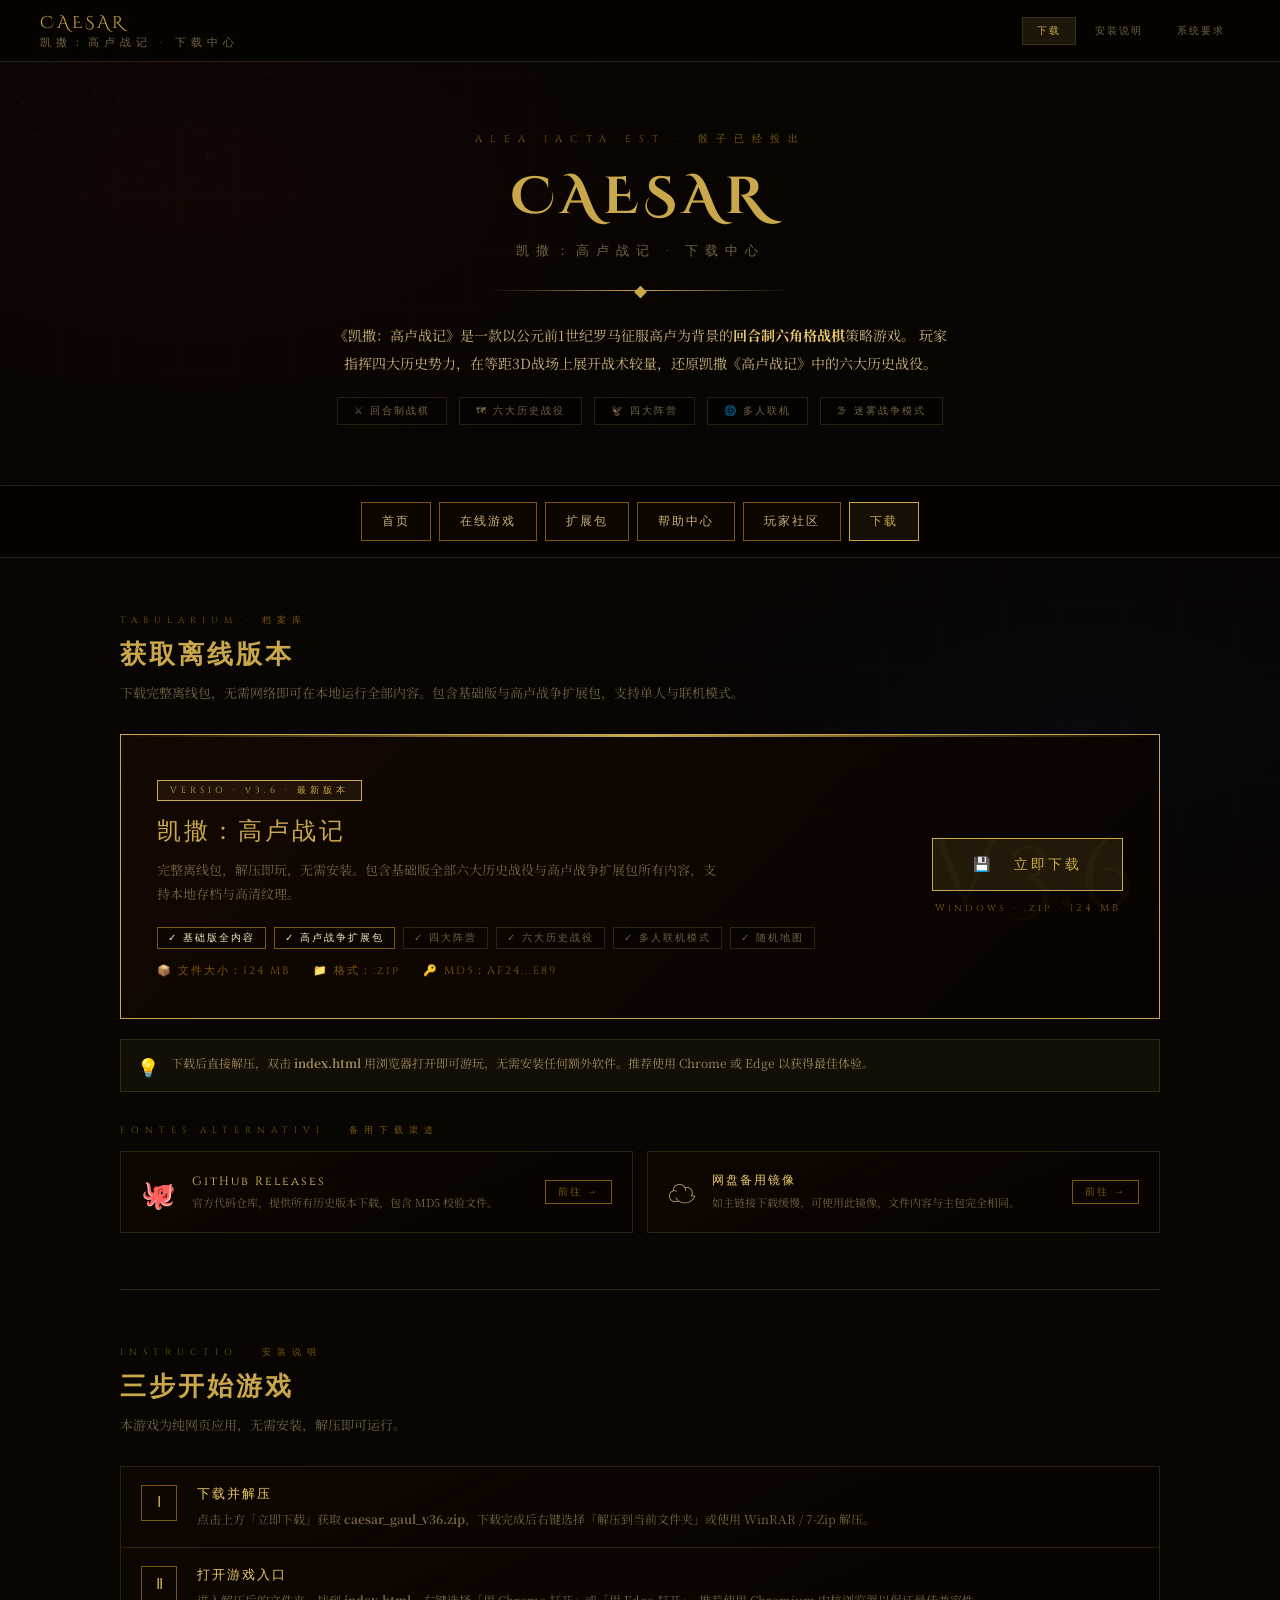
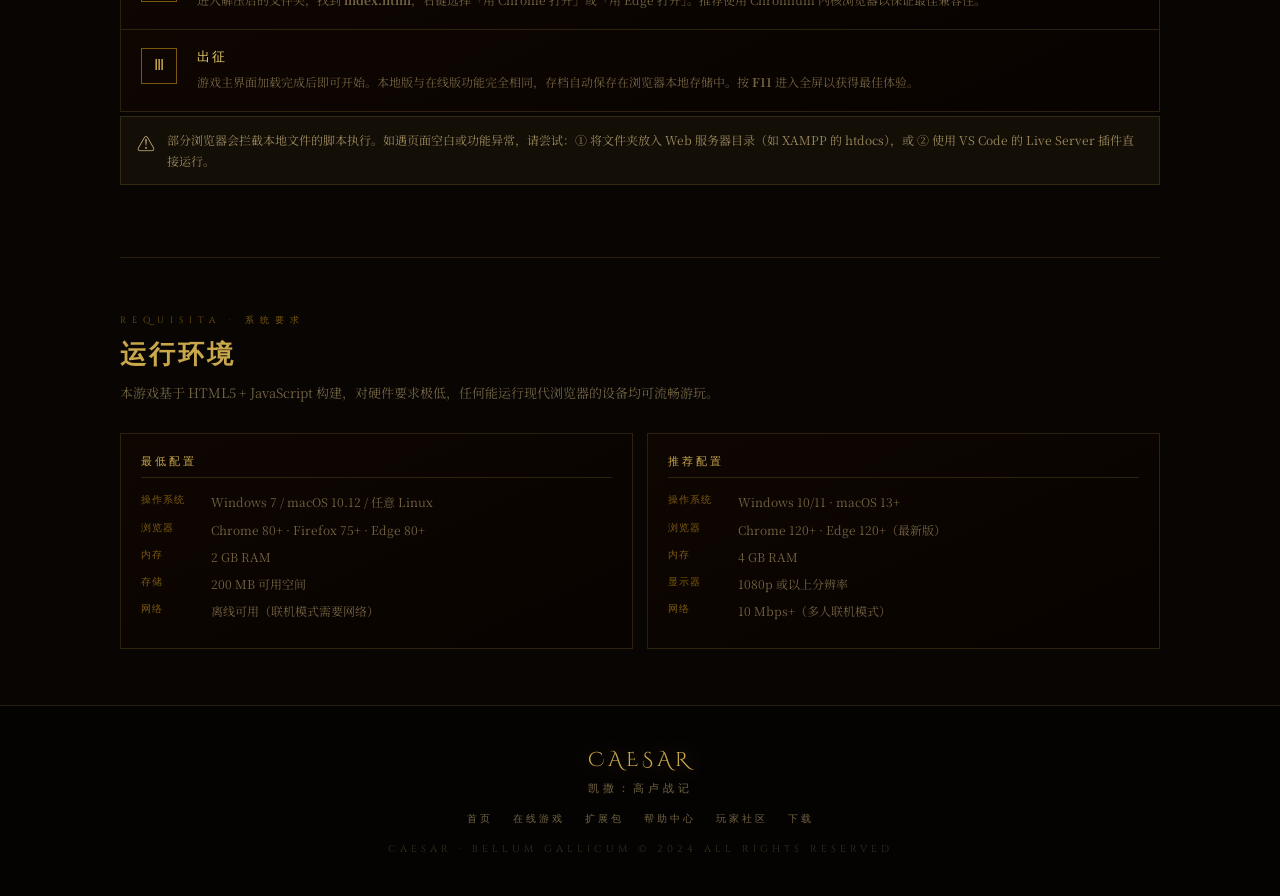
==== download.html @ e0764327 "Add files via upload" ====
<!DOCTYPE html>
<html lang="zh">
<head>
  <meta charset="UTF-8">
  <meta name="viewport" content="width=device-width, initial-scale=1.0">
  <title>下载中心 - 凯撒：高卢战记</title>
  <link rel="preconnect" href="https://fonts.googleapis.com">
  <link href="https://fonts.googleapis.com/css2?family=Cinzel:wght@400;600;700;900&family=Cinzel+Decorative:wght@400;700&family=Noto+Serif+SC:wght@300;400;500&display=swap" rel="stylesheet">
  <style>
:root{
  --gold:#C9A84C;--gold-l:#E8C96A;--gold-d:#7A5810;--gold-faint:rgba(201,168,76,.12);
  --parch:#F4E8C1;--parch-d:#C8B07A;--parch-dim:rgba(200,176,120,.55);
  --bg:#080503;--roman:#8B1A1A;--gaul:#1A3A8B;
  --border:rgba(201,168,76,.18);
  --germ-c:#5EAD56;
}
*{margin:0;padding:0;box-sizing:border-box;}
html{scroll-behavior:smooth;}
body{font-family:'Noto Serif SC',serif;background:var(--bg);color:var(--parch-d);min-height:100vh;overflow-x:hidden;}
body::before{
  content:'';position:fixed;inset:0;pointer-events:none;z-index:0;
  background:
    radial-gradient(ellipse 80% 60% at 15% 20%,rgba(139,26,26,.08) 0%,transparent 60%),
    radial-gradient(ellipse 60% 40% at 85% 80%,rgba(26,58,139,.07) 0%,transparent 60%),
    repeating-linear-gradient(0deg,transparent,transparent 58px,rgba(201,168,76,.025) 59px),
    repeating-linear-gradient(90deg,transparent,transparent 58px,rgba(201,168,76,.025) 59px);
}

/* ── HEADER ── */
#site-header{position:sticky;top:0;z-index:100;background:rgba(6,3,1,.96);border-bottom:1px solid var(--border);backdrop-filter:blur(8px);display:flex;align-items:center;justify-content:space-between;padding:0 40px;height:62px;}
.site-logo{font-family:'Cinzel Decorative',serif;font-size:17px;color:var(--gold);letter-spacing:3px;text-shadow:0 0 20px rgba(201,168,76,.4);white-space:nowrap;}
.site-logo span{font-size:11px;color:var(--parch-dim);letter-spacing:5px;display:block;margin-top:1px;}
.header-nav{display:flex;gap:4px;align-items:center;}
.hn-btn{padding:6px 14px;background:transparent;border:1px solid transparent;color:var(--parch-dim);font-family:'Cinzel',serif;font-size:10px;letter-spacing:2px;cursor:pointer;transition:all .2s;text-decoration:none;display:inline-block;}
.hn-btn:hover,.hn-btn.active{color:var(--gold);border-color:var(--border);background:var(--gold-faint);}

/* ── HERO ── */
#hero{position:relative;overflow:hidden;padding:70px 40px 60px;text-align:center;border-bottom:1px solid var(--border);}
#hero-canvas{position:absolute;inset:0;opacity:.18;pointer-events:none;}
.hero-label{font-size:10px;color:var(--gold-d);letter-spacing:8px;margin-bottom:16px;font-family:'Cinzel',serif;}
.hero-title{font-family:'Cinzel Decorative',serif;font-size:52px;color:var(--gold);letter-spacing:6px;animation:glow 3s ease-in-out infinite;}
@keyframes glow{0%,100%{text-shadow:0 0 30px rgba(201,168,76,.4);}50%{text-shadow:0 0 60px rgba(201,168,76,.9),0 0 100px rgba(201,168,76,.3);}}
.hero-sub{font-size:13px;color:var(--parch-dim);letter-spacing:7px;margin:10px 0 30px;font-family:'Cinzel',serif;}
.hero-desc{max-width:620px;margin:0 auto;font-size:14px;line-height:2;color:var(--parch-d);}
.hero-divider{width:300px;height:1px;margin:30px auto;background:linear-gradient(90deg,transparent,var(--gold),transparent);position:relative;}
.hero-divider::before{content:'◆';position:absolute;left:50%;top:-8px;transform:translateX(-50%);color:var(--gold);font-size:13px;}
.hero-badges{display:flex;gap:12px;justify-content:center;flex-wrap:wrap;margin-top:20px;}
.hero-badge{padding:6px 16px;border:1px solid var(--border);font-family:'Cinzel',serif;font-size:10px;letter-spacing:2px;color:var(--parch-dim);background:rgba(0,0,0,.3);}

/* ── 站点导航 ── */
.site-navbar{display:flex;gap:8px;flex-wrap:wrap;justify-content:center;padding:16px 30px;background:rgba(6,3,1,.92);border-bottom:1px solid var(--border);position:relative;z-index:1;}
.site-navbar a{padding:10px 20px;background:rgba(14,6,1,.88);border:1px solid var(--gold-d);color:var(--parch-d);text-decoration:none;font-family:'Cinzel',serif;font-size:12px;letter-spacing:2px;transition:all .2s;}
.site-navbar a:hover,.site-navbar a.active{border-color:var(--gold);color:var(--gold);background:rgba(201,168,76,.08);}

/* ── LAYOUT ── */
.page-wrap{max-width:1100px;margin:0 auto;padding:0 30px;position:relative;z-index:1;}
.section-block{padding:56px 0;border-bottom:1px solid var(--border);}
.section-block:last-child{border-bottom:none;}
.sec-label{font-size:9px;color:var(--gold-d);letter-spacing:6px;font-family:'Cinzel',serif;margin-bottom:10px;}
.sec-title{font-family:'Cinzel Decorative',serif;font-size:26px;color:var(--gold);letter-spacing:3px;margin-bottom:8px;}
.sec-desc{font-size:13px;color:var(--parch-dim);line-height:1.9;margin-bottom:28px;max-width:700px;}

/* ── TIP BOX ── */
.tip-box{display:flex;gap:12px;align-items:flex-start;background:rgba(201,168,76,.06);border:1px solid rgba(201,168,76,.18);padding:12px 16px;margin:16px 0;}
.tip-icon{font-size:18px;flex-shrink:0;margin-top:1px;}
.tip-text{font-size:12px;line-height:1.8;color:rgba(200,176,120,.75);}

/* ══ 主下载卡片 ══ */
.dl-main-card{
  background:linear-gradient(135deg,rgba(20,8,2,.98),rgba(8,3,0,.99));
  border:1px solid var(--gold);
  padding:40px 36px;
  display:grid;grid-template-columns:1fr auto;
  align-items:center;gap:32px;
  position:relative;overflow:hidden;
  margin-bottom:20px;
}
.dl-main-card::before{
  content:'v3.6';
  position:absolute;right:20px;top:50%;transform:translateY(-50%);
  font-family:'Cinzel Decorative',serif;font-size:100px;
  color:rgba(201,168,76,.04);letter-spacing:4px;pointer-events:none;
}
.dl-main-card::after{
  content:'';position:absolute;top:0;left:0;right:0;height:2px;
  background:linear-gradient(90deg,transparent,var(--gold),transparent);
}
.dl-ver-badge{
  display:inline-block;padding:3px 12px;
  font-family:'Cinzel',serif;font-size:9px;letter-spacing:4px;
  border:1px solid var(--gold);color:var(--gold);
  background:rgba(201,168,76,.08);margin-bottom:14px;
}
.dl-main-title{font-family:'Cinzel Decorative',serif;font-size:24px;color:var(--gold);letter-spacing:3px;margin-bottom:10px;}
.dl-main-desc{font-size:13px;color:var(--parch-dim);line-height:1.9;margin-bottom:20px;max-width:560px;}
.dl-includes{display:flex;flex-wrap:wrap;gap:8px;margin-bottom:6px;}
.dl-tag{font-size:10px;letter-spacing:2px;padding:3px 10px;border:1px solid rgba(201,168,76,.2);color:var(--parch-dim);font-family:'Cinzel',serif;background:rgba(0,0,0,.3);}
.dl-tag.highlight{border-color:var(--gold-d);color:var(--parch);}
.dl-meta{font-size:11px;color:var(--gold-d);letter-spacing:2px;font-family:'Cinzel',serif;margin-top:14px;}
.dl-meta span{margin-right:18px;}

.dl-btn-wrap{text-align:center;flex-shrink:0;}
.dl-btn{
  display:block;padding:16px 40px;
  background:rgba(201,168,76,.12);border:1px solid var(--gold);
  font-family:'Cinzel',serif;font-size:14px;letter-spacing:3px;color:var(--gold);
  text-decoration:none;cursor:pointer;transition:all .3s;white-space:nowrap;
  position:relative;overflow:hidden;
}
.dl-btn::before{content:'';position:absolute;inset:0;background:rgba(201,168,76,.08);transform:translateX(-100%);transition:transform .3s;}
.dl-btn:hover{box-shadow:0 0 30px rgba(201,168,76,.2);transform:scale(1.03);}
.dl-btn:hover::before{transform:translateX(0);}
.dl-btn-sub{font-size:10px;letter-spacing:3px;color:var(--gold-d);font-family:'Cinzel',serif;margin-top:10px;text-align:center;}

/* ══ 备用下载 ══ */
.alt-grid{display:grid;grid-template-columns:repeat(auto-fit,minmax(280px,1fr));gap:14px;}
.alt-card{
  background:linear-gradient(155deg,rgba(14,6,1,.98),rgba(8,3,0,.98));
  border:1px solid var(--border);padding:20px;
  transition:all .28s;position:relative;overflow:hidden;
  display:flex;align-items:center;gap:16px;
}
.alt-card::before{content:'';position:absolute;top:0;left:0;right:0;height:2px;background:linear-gradient(90deg,transparent,var(--gold),transparent);opacity:0;transition:opacity .3s;}
.alt-card:hover{border-color:rgba(201,168,76,.4);transform:translateY(-2px);box-shadow:0 8px 30px rgba(0,0,0,.5);}
.alt-card:hover::before{opacity:1;}
.alt-icon{font-size:28px;flex-shrink:0;}
.alt-body{flex:1;}
.alt-title{font-family:'Cinzel',serif;font-size:12px;color:var(--gold-l);letter-spacing:2px;margin-bottom:4px;}
.alt-desc{font-size:11px;color:var(--parch-dim);line-height:1.7;}
.alt-link{
  font-family:'Cinzel',serif;font-size:10px;letter-spacing:2px;
  color:var(--gold-d);border:1px solid var(--gold-d);padding:4px 12px;
  text-decoration:none;transition:all .2s;white-space:nowrap;flex-shrink:0;
}
.alt-link:hover{border-color:var(--gold);color:var(--gold);}

/* ══ 安装说明 ══ */
.install-steps{display:flex;flex-direction:column;gap:0;}
.install-step{
  display:flex;gap:20px;align-items:flex-start;
  padding:18px 20px;
  background:linear-gradient(155deg,rgba(14,6,1,.98),rgba(8,3,0,.98));
  border:1px solid var(--border);border-top:none;
  transition:background .2s;
}
.install-step:first-child{border-top:1px solid var(--border);}
.install-step:hover{background:rgba(201,168,76,.03);}
.step-circle{
  width:36px;height:36px;flex-shrink:0;
  border:1px solid var(--gold-d);
  display:flex;align-items:center;justify-content:center;
  font-family:'Cinzel Decorative',serif;font-size:15px;color:var(--gold);
}
.step-content{}
.step-title{font-family:'Cinzel',serif;font-size:13px;color:var(--gold-l);letter-spacing:2px;margin-bottom:5px;}
.step-desc{font-size:12px;color:var(--parch-dim);line-height:1.8;}

/* ══ 系统要求 ══ */
.req-grid{display:grid;grid-template-columns:1fr 1fr;gap:14px;}
@media(max-width:600px){.req-grid{grid-template-columns:1fr;}}
.req-card{background:linear-gradient(155deg,rgba(14,6,1,.98),rgba(8,3,0,.98));border:1px solid var(--border);padding:20px;}
.req-title{font-family:'Cinzel',serif;font-size:11px;letter-spacing:3px;color:var(--gold);margin-bottom:14px;padding-bottom:8px;border-bottom:1px solid var(--border);}
.req-row{display:flex;gap:10px;margin-bottom:8px;font-size:12px;}
.req-label{color:var(--gold-d);font-family:'Cinzel',serif;font-size:10px;letter-spacing:1px;width:60px;flex-shrink:0;padding-top:1px;}
.req-val{color:var(--parch-dim);line-height:1.6;}

/* ── FOOTER ── */
footer{padding:40px 32px;text-align:center;border-top:1px solid var(--border);background:rgba(0,0,0,.3);position:relative;z-index:1;}
.footer-logo{font-family:'Cinzel Decorative',serif;font-size:20px;color:var(--gold);letter-spacing:4px;margin-bottom:8px;text-shadow:0 0 20px rgba(201,168,76,.3);}
.footer-links{display:flex;gap:20px;justify-content:center;flex-wrap:wrap;margin:16px 0;}
.footer-links a{font-family:'Cinzel',serif;font-size:10px;letter-spacing:3px;color:var(--parch-dim);text-decoration:none;transition:color .2s;}
.footer-links a:hover{color:var(--gold);}
.footer-copy{font-size:10px;letter-spacing:4px;color:rgba(200,176,120,.25);font-family:'Cinzel',serif;margin-top:16px;}

::-webkit-scrollbar{width:5px;}
::-webkit-scrollbar-track{background:rgba(0,0,0,.3);}
::-webkit-scrollbar-thumb{background:rgba(201,168,76,.3);border-radius:2px;}

@media(max-width:700px){
  .dl-main-card{grid-template-columns:1fr;}
  .dl-main-card::before{display:none;}
  .hero-title{font-size:32px;}
  .site-logo{font-size:13px;}
  #site-header{padding:0 16px;}
  .page-wrap{padding:0 16px;}
  .header-nav{display:none;}
  .site-navbar{padding:12px 16px;}
  .site-navbar a{padding:8px 12px;font-size:11px;}
}
  </style>
</head>
<body>

<!-- HEADER -->
<header id="site-header">
  <div class="site-logo">
    CAESAR
    <span>凯撒：高卢战记 · 下载中心</span>
  </div>
  <nav class="header-nav">
    <a href="#download" class="hn-btn">下载</a>
    <a href="#install"  class="hn-btn">安装说明</a>
    <a href="#sysreq"   class="hn-btn">系统要求</a>
  </nav>
</header>

<!-- HERO -->
<section id="hero">
  <canvas id="hero-canvas"></canvas>
  <div class="hero-label">ALEA IACTA EST · 骰子已经投出</div>
  <h1 class="hero-title">CAESAR</h1>
  <div class="hero-sub">凯撒：高卢战记 · 下载中心</div>
  <div class="hero-divider"></div>
  <p class="hero-desc">
    《凯撒：高卢战记》是一款以公元前1世纪罗马征服高卢为背景的<strong style="color:var(--gold-l)">回合制六角格战棋</strong>策略游戏。
    玩家指挥四大历史势力，在等距3D战场上展开战术较量，还原凯撒《高卢战记》中的六大历史战役。
  </p>
  <div class="hero-badges">
    <span class="hero-badge">⚔ 回合制战棋</span>
    <span class="hero-badge">🗺 六大历史战役</span>
    <span class="hero-badge">🦅 四大阵营</span>
    <span class="hero-badge">🌐 多人联机</span>
    <span class="hero-badge">🌫 迷雾战争模式</span>
  </div>
</section>

<!-- 站点导航 -->
<nav class="site-navbar">
  <a href="index.html">首页</a>
  <a href="play.html">在线游戏</a>
  <a href="expansion.html">扩展包</a>
  <a href="help.html">帮助中心</a>
  <a href="community.html">玩家社区</a>
  <a href="download.html" class="active">下载</a>
</nav>

<main class="page-wrap">

<!-- ══ 主下载区 ══ -->
<section id="download" class="section-block">
  <div class="sec-label">TABULARIUM · 档案库</div>
  <h2 class="sec-title">获取离线版本</h2>
  <p class="sec-desc">下载完整离线包，无需网络即可在本地运行全部内容。包含基础版与高卢战争扩展包，支持单人与联机模式。</p>

  <!-- 主下载卡片 -->
  <div class="dl-main-card">
    <div>
      <div class="dl-ver-badge">VERSIO · v3.6 · 最新版本</div>
      <div class="dl-main-title">凯撒：高卢战记</div>
      <p class="dl-main-desc">完整离线包，解压即玩，无需安装。包含基础版全部六大历史战役与高卢战争扩展包所有内容，支持本地存档与高清纹理。</p>
      <div class="dl-includes">
        <span class="dl-tag highlight">✓ 基础版全内容</span>
        <span class="dl-tag highlight">✓ 高卢战争扩展包</span>
        <span class="dl-tag">✓ 四大阵营</span>
        <span class="dl-tag">✓ 六大历史战役</span>
        <span class="dl-tag">✓ 多人联机模式</span>
        <span class="dl-tag">✓ 随机地图</span>
      </div>
      <div class="dl-meta">
        <span>📦 文件大小：124 MB</span>
        <span>📁 格式：.zip</span>
        <span>🔑 MD5：AF24...E89</span>
      </div>
    </div>
    <div class="dl-btn-wrap">
      <!-- ★ 将 href 替换为你的实际下载链接 -->
      <a href="downloads/caesar_gaul_v36.zip" download class="dl-btn">
        💾 &nbsp; 立即下载
      </a>
      <div class="dl-btn-sub">Windows · .zip · 124 MB</div>
    </div>
  </div>

  <div class="tip-box">
    <div class="tip-icon">💡</div>
    <div class="tip-text">下载后直接解压，双击 <b>index.html</b> 用浏览器打开即可游玩，无需安装任何额外软件。推荐使用 Chrome 或 Edge 以获得最佳体验。</div>
  </div>

  <!-- 备用下载 -->
  <div style="margin-top:32px;">
    <div class="sec-label" style="margin-bottom:14px;">FONTES ALTERNATIVI · 备用下载渠道</div>
    <div class="alt-grid">

      <div class="alt-card">
        <div class="alt-icon">🐙</div>
        <div class="alt-body">
          <div class="alt-title">GitHub Releases</div>
          <p class="alt-desc">官方代码仓库，提供所有历史版本下载，包含 MD5 校验文件。</p>
        </div>
        <!-- ★ 替换为你的 GitHub Releases 链接 -->
        <a href="https://github.com/你的用户名/caesar-gaul/releases" target="_blank" class="alt-link">前往 →</a>
      </div>

      <div class="alt-card">
        <div class="alt-icon">☁️</div>
        <div class="alt-body">
          <div class="alt-title">网盘备用镜像</div>
          <p class="alt-desc">如主链接下载缓慢，可使用此镜像，文件内容与主包完全相同。</p>
        </div>
        <!-- ★ 替换为你的网盘链接（百度/阿里/OneDrive 等） -->
        <a href="#" class="alt-link">前往 →</a>
      </div>

    </div>
  </div>
</section>

<!-- ══ 安装说明 ══ -->
<section id="install" class="section-block">
  <div class="sec-label">INSTRUCTIO · 安装说明</div>
  <h2 class="sec-title">三步开始游戏</h2>
  <p class="sec-desc">本游戏为纯网页应用，无需安装，解压即可运行。</p>

  <div class="install-steps">
    <div class="install-step">
      <div class="step-circle">Ⅰ</div>
      <div class="step-content">
        <div class="step-title">下载并解压</div>
        <p class="step-desc">点击上方「立即下载」获取 <b>caesar_gaul_v36.zip</b>，下载完成后右键选择「解压到当前文件夹」或使用 WinRAR / 7-Zip 解压。</p>
      </div>
    </div>
    <div class="install-step">
      <div class="step-circle">Ⅱ</div>
      <div class="step-content">
        <div class="step-title">打开游戏入口</div>
        <p class="step-desc">进入解压后的文件夹，找到 <b>index.html</b>，右键选择「用 Chrome 打开」或「用 Edge 打开」。推荐使用 Chromium 内核浏览器以保证最佳兼容性。</p>
      </div>
    </div>
    <div class="install-step">
      <div class="step-circle">Ⅲ</div>
      <div class="step-content">
        <div class="step-title">出征</div>
        <p class="step-desc">游戏主界面加载完成后即可开始。本地版与在线版功能完全相同，存档自动保存在浏览器本地存储中。按 <b>F11</b> 进入全屏以获得最佳体验。</p>
      </div>
    </div>
  </div>

  <div class="tip-box" style="margin-top:4px;">
    <div class="tip-icon">⚠️</div>
    <div class="tip-text">部分浏览器会拦截本地文件的脚本执行。如遇页面空白或功能异常，请尝试：① 将文件夹放入 Web 服务器目录（如 XAMPP 的 htdocs），或 ② 使用 VS Code 的 Live Server 插件直接运行。</div>
  </div>
</section>

<!-- ══ 系统要求 ══ -->
<section id="sysreq" class="section-block">
  <div class="sec-label">REQUISITA · 系统要求</div>
  <h2 class="sec-title">运行环境</h2>
  <p class="sec-desc">本游戏基于 HTML5 + JavaScript 构建，对硬件要求极低，任何能运行现代浏览器的设备均可流畅游玩。</p>

  <div class="req-grid">
    <div class="req-card">
      <div class="req-title">最低配置</div>
      <div class="req-row"><span class="req-label">操作系统</span><span class="req-val">Windows 7 / macOS 10.12 / 任意 Linux</span></div>
      <div class="req-row"><span class="req-label">浏览器</span><span class="req-val">Chrome 80+ · Firefox 75+ · Edge 80+</span></div>
      <div class="req-row"><span class="req-label">内存</span><span class="req-val">2 GB RAM</span></div>
      <div class="req-row"><span class="req-label">存储</span><span class="req-val">200 MB 可用空间</span></div>
      <div class="req-row"><span class="req-label">网络</span><span class="req-val">离线可用（联机模式需要网络）</span></div>
    </div>
    <div class="req-card">
      <div class="req-title">推荐配置</div>
      <div class="req-row"><span class="req-label">操作系统</span><span class="req-val">Windows 10/11 · macOS 13+</span></div>
      <div class="req-row"><span class="req-label">浏览器</span><span class="req-val">Chrome 120+ · Edge 120+（最新版）</span></div>
      <div class="req-row"><span class="req-label">内存</span><span class="req-val">4 GB RAM</span></div>
      <div class="req-row"><span class="req-label">显示器</span><span class="req-val">1080p 或以上分辨率</span></div>
      <div class="req-row"><span class="req-label">网络</span><span class="req-val">10 Mbps+（多人联机模式）</span></div>
    </div>
  </div>
</section>

</main>

<footer>
  <div class="footer-logo">CAESAR</div>
  <p style="font-size:11px;letter-spacing:4px;color:var(--parch-dim);font-family:'Cinzel',serif;margin-bottom:4px;">凯撒：高卢战记</p>
  <div class="footer-links">
    <a href="index.html">首页</a>
    <a href="play.html">在线游戏</a>
    <a href="expansion.html">扩展包</a>
    <a href="help.html">帮助中心</a>
    <a href="community.html">玩家社区</a>
    <a href="download.html">下载</a>
  </div>
  <div class="footer-copy">CAESAR · BELLUM GALLICUM © 2024 ALL RIGHTS RESERVED</div>
</footer>

<script>
function initHeroCanvas(){
  const cvs=document.getElementById('hero-canvas');
  const ctx=cvs.getContext('2d');
  let W,H;
  function resize(){W=cvs.width=cvs.offsetWidth;H=cvs.height=cvs.offsetHeight;}
  resize();window.addEventListener('resize',resize);
  const stars=Array.from({length:120},()=>({x:Math.random(),y:Math.random(),s:Math.random()*.8+.2,v:Math.random()*.0002+.0001,a:Math.random()}));
  function frame(){
    ctx.clearRect(0,0,W,H);
    stars.forEach(s=>{s.a+=s.v;const alpha=(.3+.7*Math.abs(Math.sin(s.a)))*.6;ctx.fillStyle=`rgba(201,168,76,${alpha})`;ctx.beginPath();ctx.arc(s.x*W,s.y*H,s.s,0,Math.PI*2);ctx.fill();});
    requestAnimationFrame(frame);
  }
  frame();
}
function initNavHighlight(){
  const sections=document.querySelectorAll('section[id]');
  const btns=document.querySelectorAll('.hn-btn');
  const obs=new IntersectionObserver(entries=>{
    entries.forEach(e=>{if(e.isIntersecting){btns.forEach(b=>b.classList.remove('active'));const btn=document.querySelector(`.hn-btn[href="#${e.target.id}"]`);if(btn)btn.classList.add('active');}});
  },{threshold:0.3});
  sections.forEach(s=>obs.observe(s));
}
window.addEventListener('load',()=>{initHeroCanvas();initNavHighlight();});
</script>
</body>
</html>
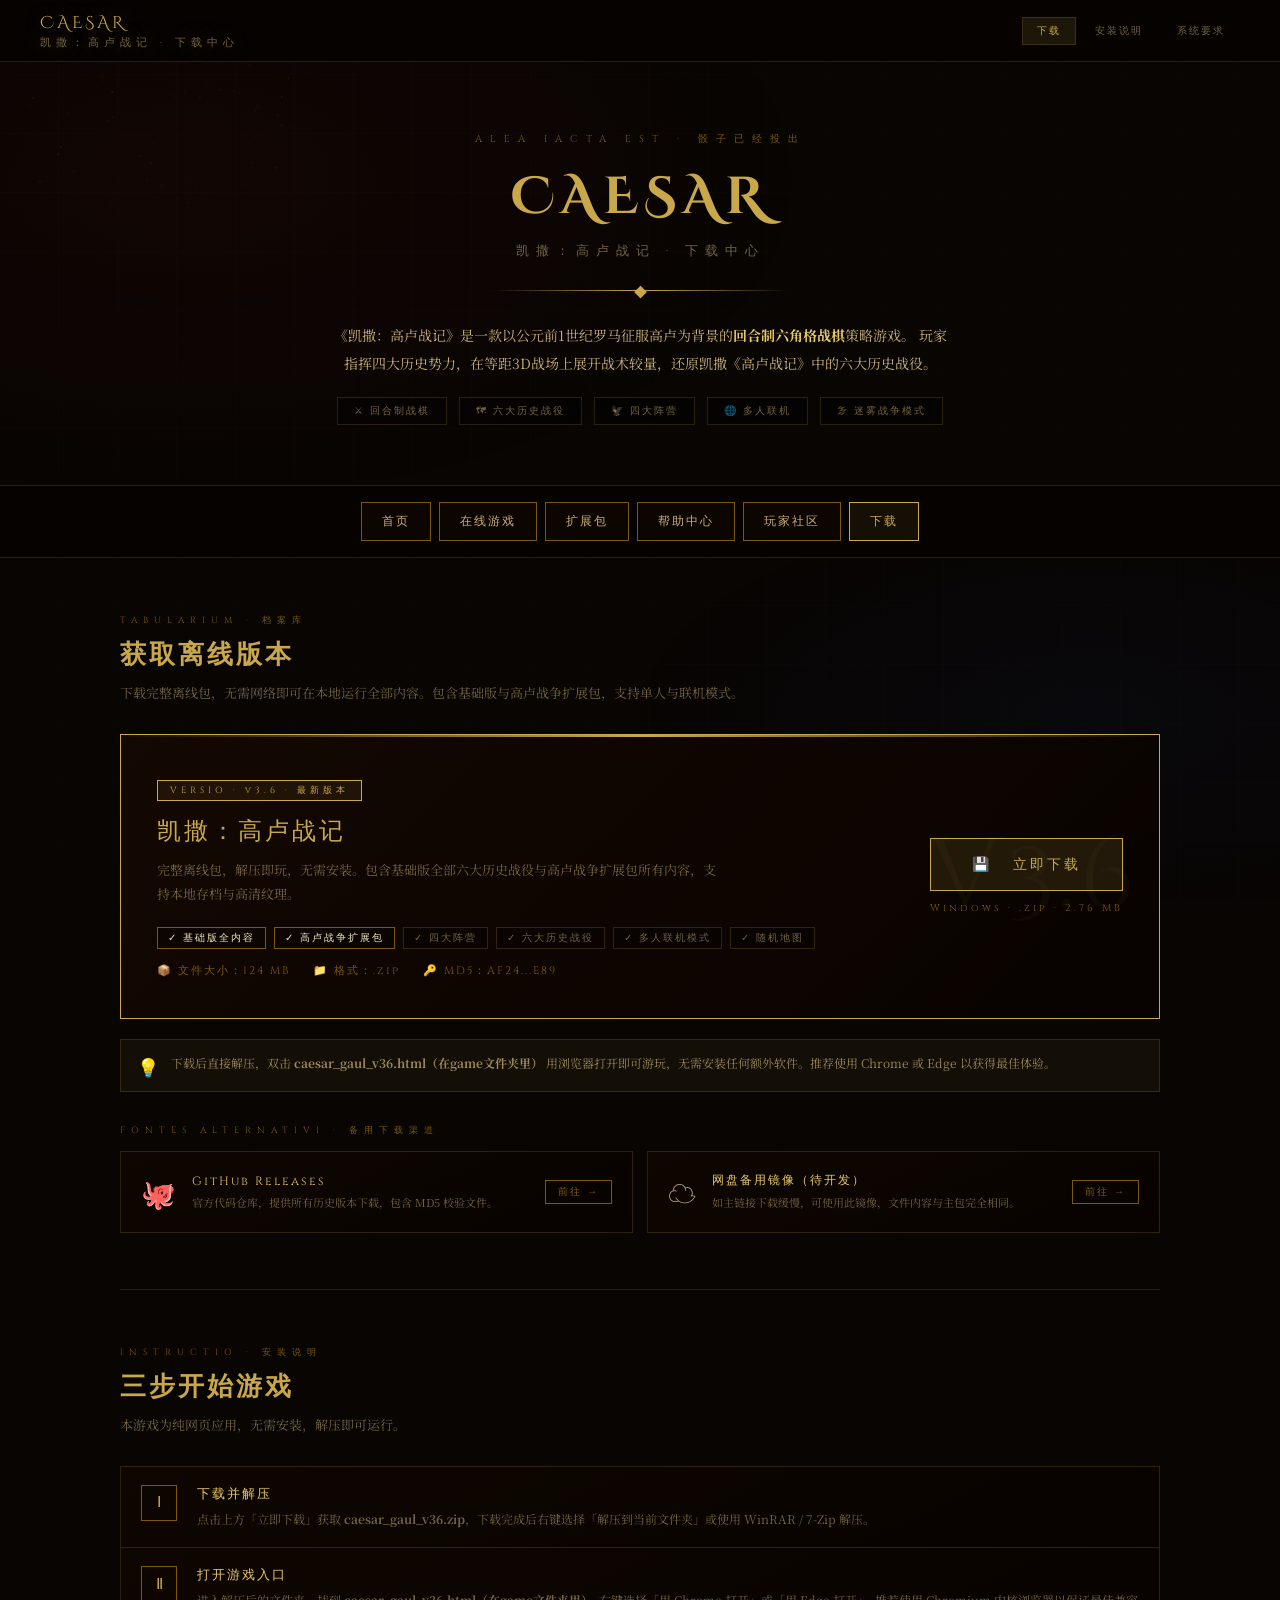
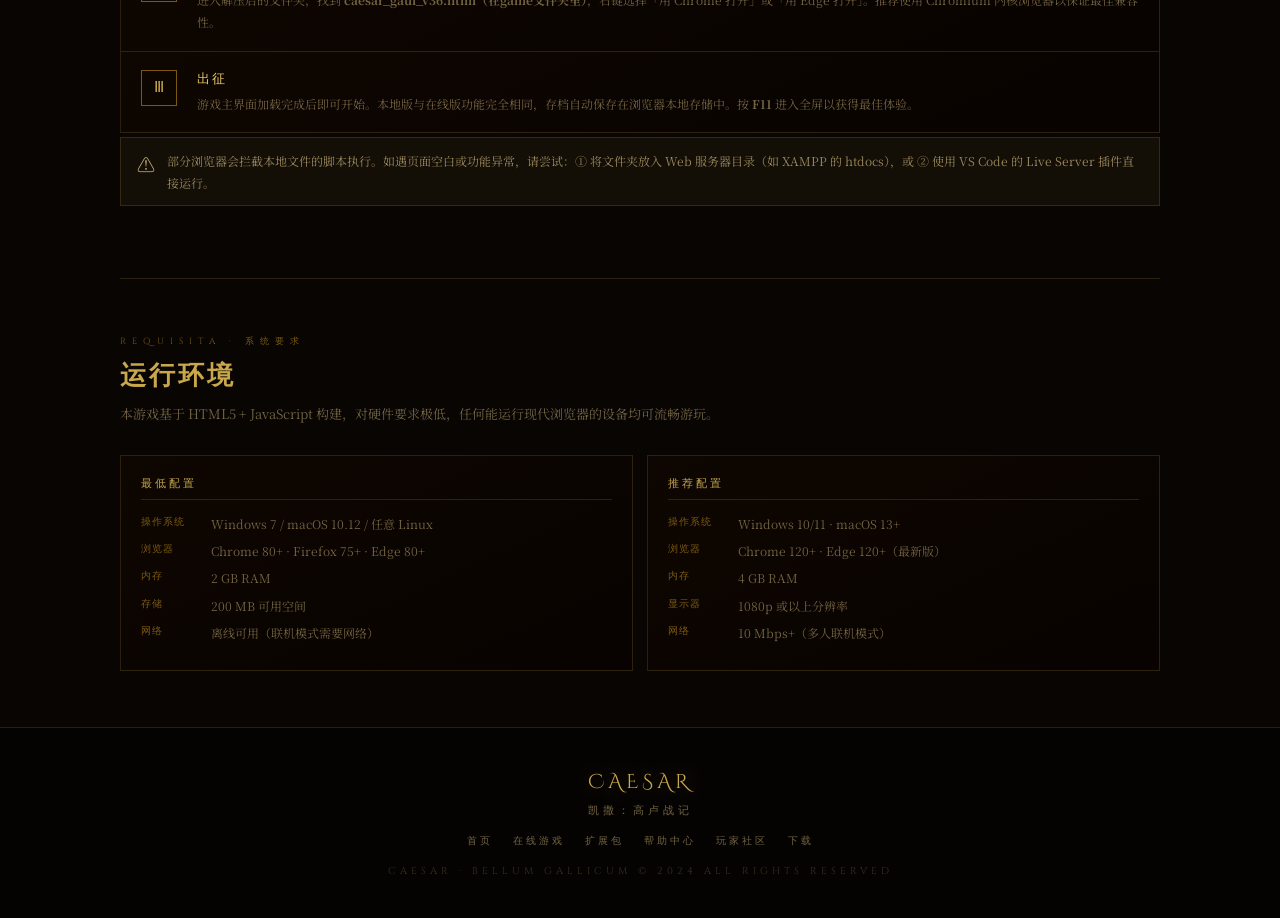
==== commit 1df75bfb: "Update download.html" ====
--- a/download.html
+++ b/download.html
@@ -267,13 +267,13 @@
       <a href="downloads/caesar_gaul_v36.zip" download class="dl-btn">
         💾 &nbsp; 立即下载
       </a>
-      <div class="dl-btn-sub">Windows · .zip · 124 MB</div>
+      <div class="dl-btn-sub">Windows · .zip · 2.76 MB</div>
     </div>
   </div>
 
   <div class="tip-box">
     <div class="tip-icon">💡</div>
-    <div class="tip-text">下载后直接解压，双击 <b>index.html</b> 用浏览器打开即可游玩，无需安装任何额外软件。推荐使用 Chrome 或 Edge 以获得最佳体验。</div>
+    <div class="tip-text">下载后直接解压，双击 <b>caesar_gaul_v36.html（在game文件夹里）</b> 用浏览器打开即可游玩，无需安装任何额外软件。推荐使用 Chrome 或 Edge 以获得最佳体验。</div>
   </div>
 
   <!-- 备用下载 -->
@@ -294,7 +294,7 @@
       <div class="alt-card">
         <div class="alt-icon">☁️</div>
         <div class="alt-body">
-          <div class="alt-title">网盘备用镜像</div>
+          <div class="alt-title">网盘备用镜像（待开发）</div>
           <p class="alt-desc">如主链接下载缓慢，可使用此镜像，文件内容与主包完全相同。</p>
         </div>
         <!-- ★ 替换为你的网盘链接（百度/阿里/OneDrive 等） -->
@@ -323,7 +323,7 @@
       <div class="step-circle">Ⅱ</div>
       <div class="step-content">
         <div class="step-title">打开游戏入口</div>
-        <p class="step-desc">进入解压后的文件夹，找到 <b>index.html</b>，右键选择「用 Chrome 打开」或「用 Edge 打开」。推荐使用 Chromium 内核浏览器以保证最佳兼容性。</p>
+        <p class="step-desc">进入解压后的文件夹，找到 <b>caesar_gaul_v36.html（在game文件夹里）</b>，右键选择「用 Chrome 打开」或「用 Edge 打开」。推荐使用 Chromium 内核浏览器以保证最佳兼容性。</p>
       </div>
     </div>
     <div class="install-step">
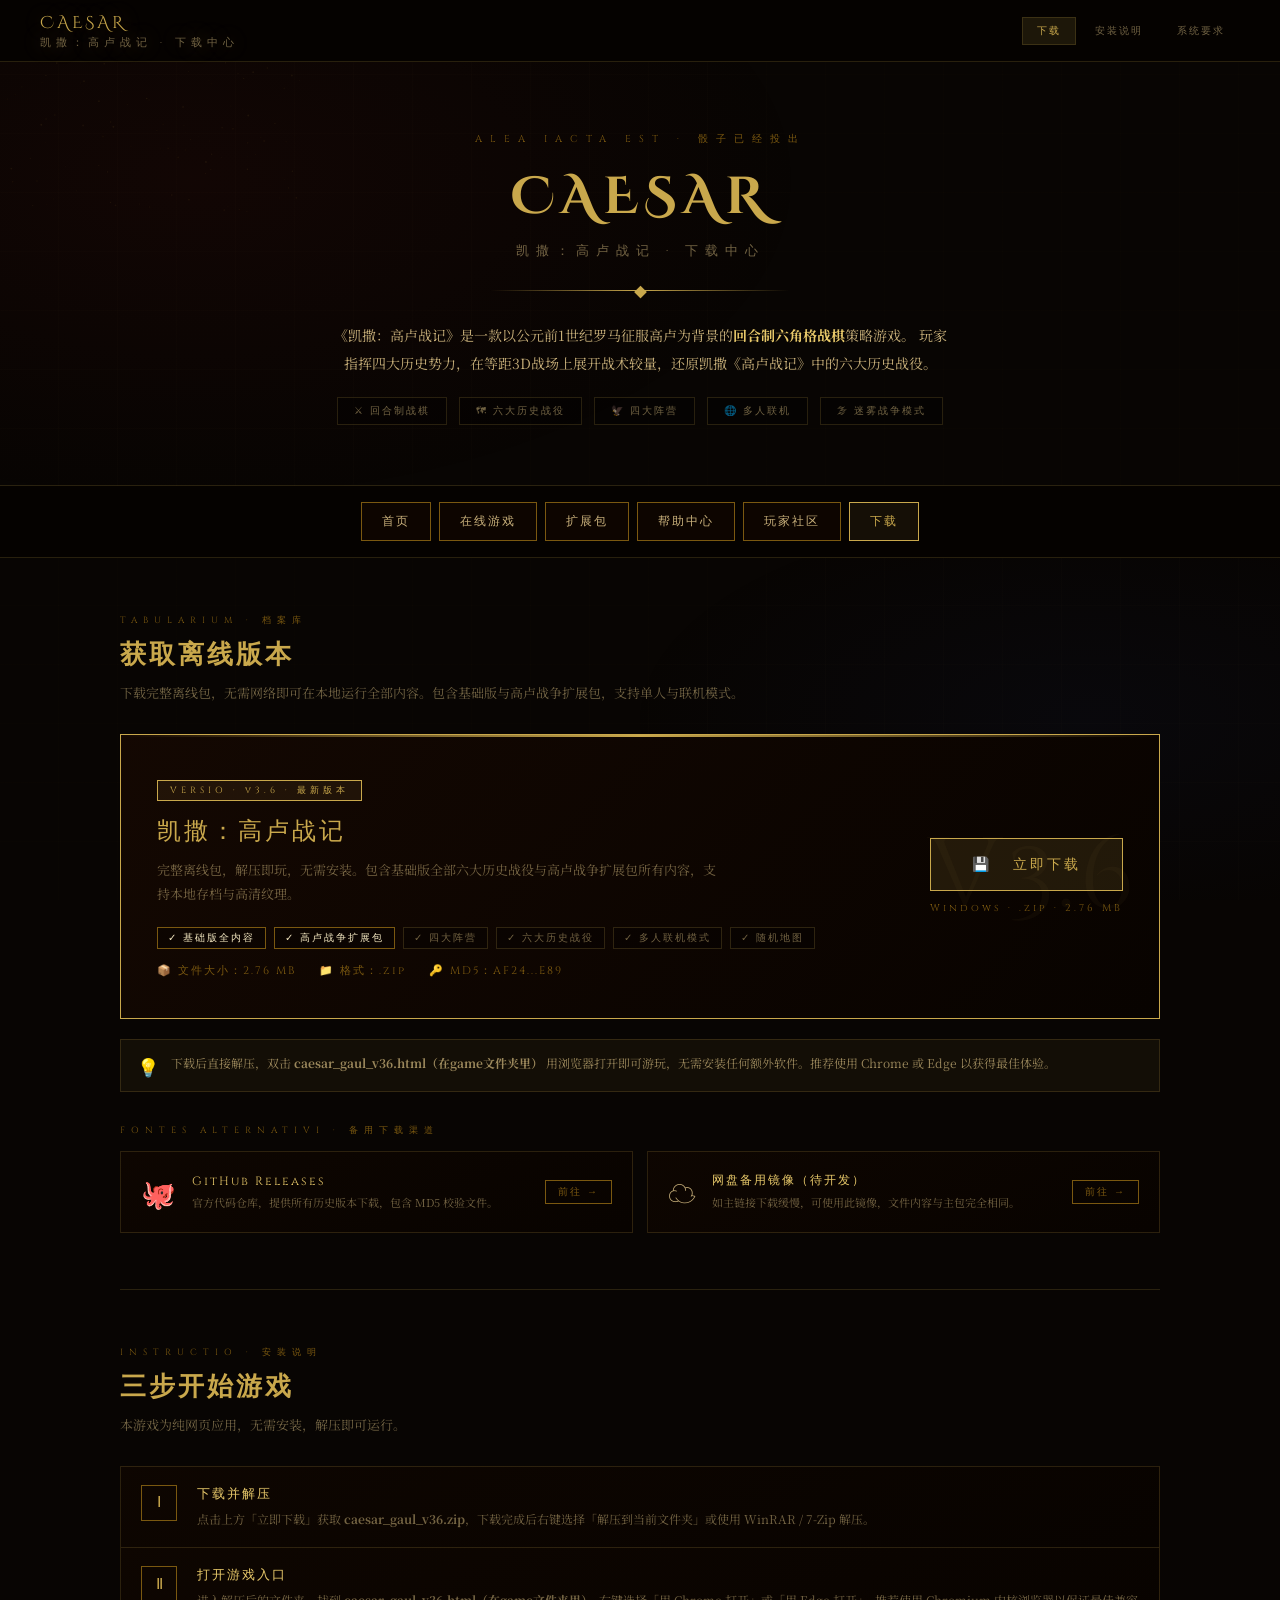
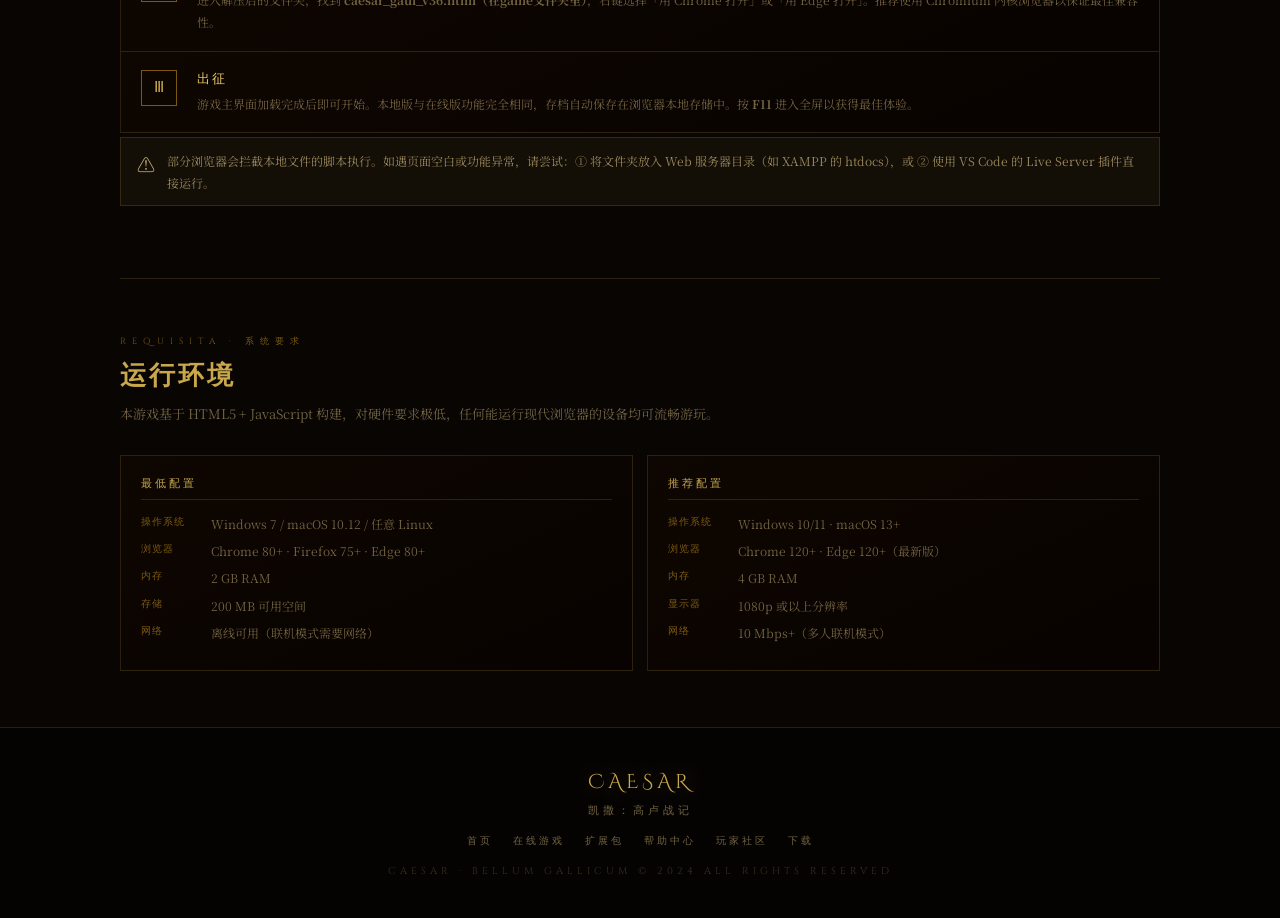
==== commit a1409fdf: "Update file size in download.html" ====
--- a/download.html
+++ b/download.html
@@ -257,7 +257,7 @@
         <span class="dl-tag">✓ 随机地图</span>
       </div>
       <div class="dl-meta">
-        <span>📦 文件大小：124 MB</span>
+        <span>📦 文件大小：2.76 MB</span>
         <span>📁 格式：.zip</span>
         <span>🔑 MD5：AF24...E89</span>
       </div>
